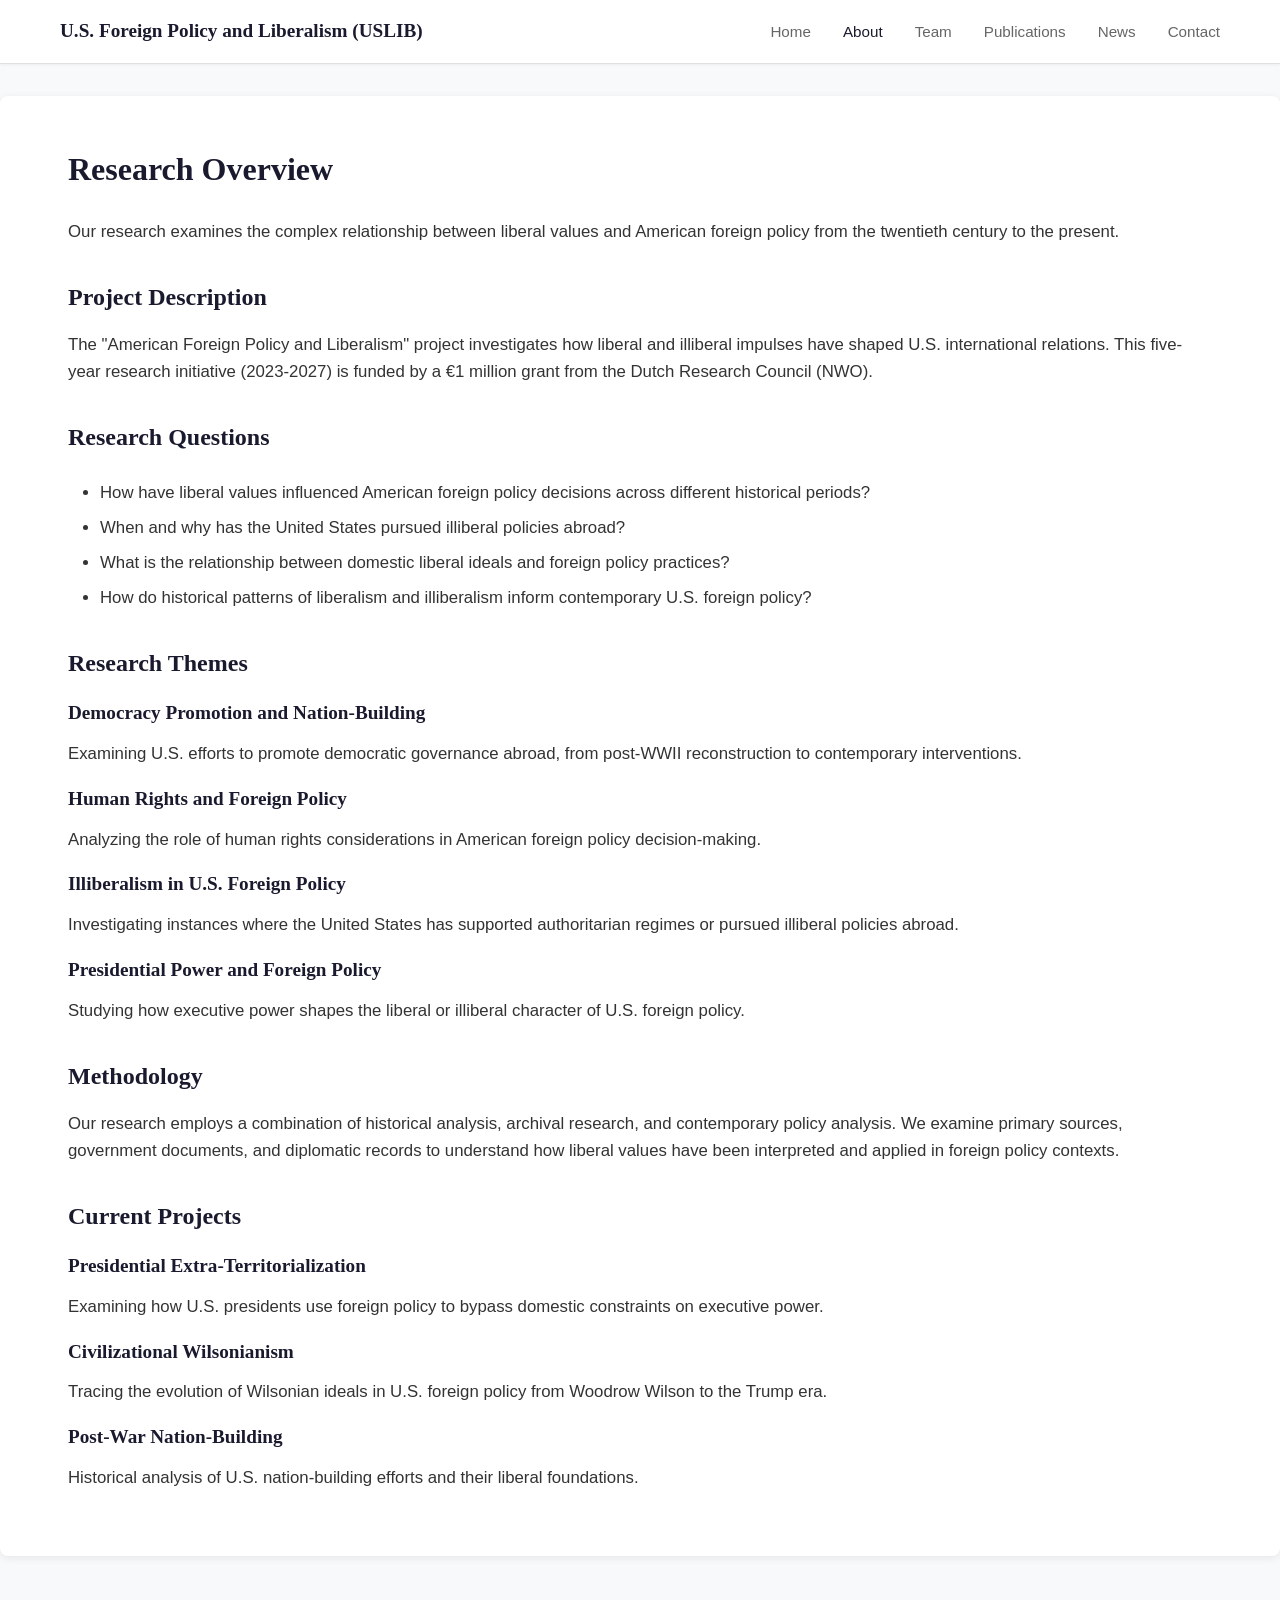
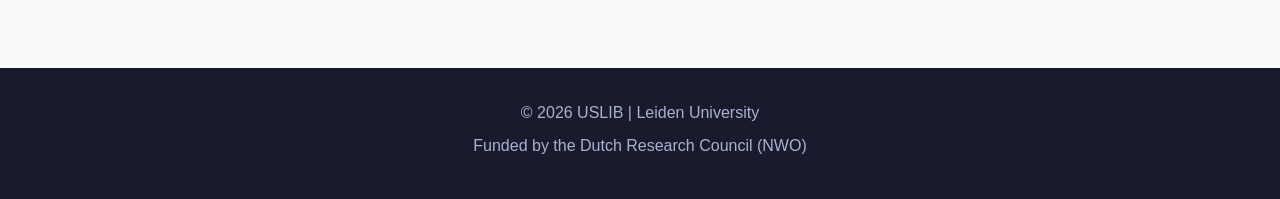
==== about.html @ cfb0813c "Rename Research page to About and update homepage heading - Changed homepage heading from "About the" ====
<!DOCTYPE html>
<html lang="en">
<head>
    <meta charset="UTF-8">
    <meta name="viewport" content="width=device-width, initial-scale=1.0">
    <title>About - U.S. Foreign Policy and Liberalism (USLIB)</title>
    <link rel="stylesheet" href="css/style.css">
</head>
<body>
    <header>
        <div class="container">
            <h1 class="site-title"><a href="index.html">U.S. Foreign Policy and Liberalism (USLIB)</a></h1>
            <nav>
                <ul>
                    <li><a href="index.html">Home</a></li>
                    <li><a href="about.html" class="active">About</a></li>
                    <li><a href="team.html">Team</a></li>
                    <li><a href="publications.html">Publications</a></li>
                    <li><a href="news.html">News</a></li>
                    <li><a href="contact.html">Contact</a></li>
                </ul>
            </nav>
        </div>
    </header>

    <main>
        <section>
            <div class="container">
                <h2>Research Overview</h2>
                <p class="lead">Our research examines the complex relationship between liberal values and American foreign policy from the twentieth century to the present.</p>

                <h3>Project Description</h3>
                <p>The "American Foreign Policy and Liberalism" project investigates how liberal and illiberal impulses have shaped U.S. international relations. This five-year research initiative (2023-2027) is funded by a €1 million grant from the Dutch Research Council (NWO).</p>

                <h3>Research Questions</h3>
                <ul>
                    <li>How have liberal values influenced American foreign policy decisions across different historical periods?</li>
                    <li>When and why has the United States pursued illiberal policies abroad?</li>
                    <li>What is the relationship between domestic liberal ideals and foreign policy practices?</li>
                    <li>How do historical patterns of liberalism and illiberalism inform contemporary U.S. foreign policy?</li>
                </ul>

                <h3>Research Themes</h3>

                <h4>Democracy Promotion and Nation-Building</h4>
                <p>Examining U.S. efforts to promote democratic governance abroad, from post-WWII reconstruction to contemporary interventions.</p>

                <h4>Human Rights and Foreign Policy</h4>
                <p>Analyzing the role of human rights considerations in American foreign policy decision-making.</p>

                <h4>Illiberalism in U.S. Foreign Policy</h4>
                <p>Investigating instances where the United States has supported authoritarian regimes or pursued illiberal policies abroad.</p>

                <h4>Presidential Power and Foreign Policy</h4>
                <p>Studying how executive power shapes the liberal or illiberal character of U.S. foreign policy.</p>

                <h3>Methodology</h3>
                <p>Our research employs a combination of historical analysis, archival research, and contemporary policy analysis. We examine primary sources, government documents, and diplomatic records to understand how liberal values have been interpreted and applied in foreign policy contexts.</p>

                <h3>Current Projects</h3>
                <div class="news-grid">
                    <article class="news-item">
                        <h4>Presidential Extra-Territorialization</h4>
                        <p>Examining how U.S. presidents use foreign policy to bypass domestic constraints on executive power.</p>
                    </article>
                    <article class="news-item">
                        <h4>Civilizational Wilsonianism</h4>
                        <p>Tracing the evolution of Wilsonian ideals in U.S. foreign policy from Woodrow Wilson to the Trump era.</p>
                    </article>
                    <article class="news-item">
                        <h4>Post-War Nation-Building</h4>
                        <p>Historical analysis of U.S. nation-building efforts and their liberal foundations.</p>
                    </article>
                </div>
            </div>
        </section>
    </main>

    <footer>
        <div class="container">
            <p>&copy; 2026 USLIB | Leiden University</p>
            <p>Funded by the Dutch Research Council (NWO)</p>
        </div>
    </footer>
</body>
</html>
---- css/style.css ----
/* Reset and Base Styles */
* {
    margin: 0;
    padding: 0;
    box-sizing: border-box;
}

body {
    font-family: -apple-system, BlinkMacSystemFont, 'Segoe UI', Roboto, 'Helvetica Neue', Arial, sans-serif;
    line-height: 1.6;
    color: #333;
    background: #f8f9fa;
}

/* Serif fonts for headings */
h1, h2, h3, h4, h5, h6 {
    font-family: Georgia, 'Times New Roman', serif;
    font-weight: 600;
}

.container {
    max-width: 1200px;
    margin: 0 auto;
    padding: 0 20px;
}

/* Compact Header */
header {
    background: #fff;
    border-bottom: 1px solid #e0e0e0;
    padding: 1rem 0;
    position: sticky;
    top: 0;
    z-index: 100;
    box-shadow: 0 1px 3px rgba(0,0,0,0.05);
}

header .container {
    display: flex;
    justify-content: space-between;
    align-items: center;
}

.site-title {
    font-size: 1.2rem;
    font-weight: 600;
    color: #1a1a2e;
    margin: 0;
}

.site-title a {
    color: #1a1a2e;
    text-decoration: none;
    transition: color 0.3s ease;
}

.site-title a:hover {
    color: #2c3e73;
}

nav ul {
    list-style: none;
    display: flex;
    gap: 2rem;
    margin: 0;
}

nav a {
    color: #666;
    text-decoration: none;
    font-weight: 500;
    font-size: 0.95rem;
    transition: color 0.3s ease;
}

nav a:hover,
nav a.active {
    color: #1a1a2e;
}

/* Main Content */
main {
    padding: 2rem 0;
}

/* Modular Card System */
.module-grid {
    display: grid;
    grid-template-columns: repeat(12, 1fr);
    gap: 2rem;
    margin-bottom: 2rem;
}

.module {
    background: #fff;
    border-radius: 8px;
    padding: 2rem;
    box-shadow: 0 2px 8px rgba(0,0,0,0.08);
    transition: box-shadow 0.3s ease;
}

.module:hover {
    box-shadow: 0 4px 12px rgba(0,0,0,0.12);
}

/* Module Sizes */
.module-full {
    grid-column: span 12;
}

.module-half {
    grid-column: span 6;
}

.module-third {
    grid-column: span 4;
}

/* Module Headers */
.module h2 {
    font-size: 1.5rem;
    margin-bottom: 1rem;
    color: #1a1a2e;
    border-bottom: 2px solid #2c3e73;
    padding-bottom: 0.5rem;
}

.module h3 {
    font-size: 1.2rem;
    margin-bottom: 0.75rem;
    color: #1a1a2e;
}

.module p {
    margin-bottom: 1rem;
    color: #555;
    line-height: 1.7;
}

/* Read More Links */
.read-more {
    display: inline-block;
    color: #2c3e73;
    font-weight: 600;
    text-decoration: none;
    margin-top: 0.5rem;
    transition: color 0.3s ease;
}

.read-more:hover {
    color: #1a2647;
}

.read-more::after {
    content: " →";
}

/* Team Mini Bios */
.team-mini-grid {
    display: grid;
    grid-template-columns: repeat(auto-fit, minmax(200px, 1fr));
    gap: 1.5rem;
    margin-top: 1rem;
}

.team-mini {
    text-align: center;
}

.team-mini a {
    text-decoration: none;
    color: inherit;
}

.team-mini a:hover h4 {
    color: #2c3e73;
}

.team-mini img {
    width: 100px;
    height: 100px;
    border-radius: 50%;
    object-fit: cover;
    margin-bottom: 0.75rem;
    border: 3px solid #f0f0f0;
    transition: border-color 0.3s ease;
}

.team-mini a:hover img {
    border-color: #2c3e73;
}

.team-mini h4 {
    font-size: 1rem;
    margin-bottom: 0.25rem;
    color: #1a1a2e;
}

.team-mini .role {
    font-size: 0.85rem;
    color: #2c3e73;
    margin-bottom: 0.5rem;
}

.team-mini p {
    font-size: 0.85rem;
    color: #666;
    line-height: 1.4;
}

/* Featured Items */
.featured-item {
    border-left: 4px solid #2c3e73;
    padding-left: 1rem;
}

.featured-item h3 {
    font-size: 1.1rem;
    margin-bottom: 0.5rem;
}

.featured-item .meta {
    font-size: 0.85rem;
    color: #999;
    margin-bottom: 0.75rem;
}

.featured-item .outlet,
.featured-item .venue {
    font-style: italic;
    color: #2c3e73;
    margin-bottom: 0.5rem;
}

/* Event Module */
.event-date {
    display: inline-block;
    background: #2c3e73;
    color: #fff;
    padding: 0.25rem 0.75rem;
    border-radius: 4px;
    font-size: 0.85rem;
    font-weight: 600;
    margin-bottom: 0.75rem;
}

.event-title {
    font-size: 1.1rem;
    font-weight: 600;
    margin-bottom: 0.5rem;
    color: #1a1a2e;
}

.event-details {
    font-size: 0.9rem;
    color: #666;
}

/* Buttons */
.btn {
    display: inline-block;
    background: #2c3e73;
    color: #fff;
    padding: 0.75rem 1.5rem;
    border-radius: 4px;
    text-decoration: none;
    font-weight: 500;
    transition: background 0.3s ease;
}

.btn:hover {
    background: #1a2647;
}

.btn-outline {
    background: transparent;
    border: 2px solid #2c3e73;
    color: #2c3e73;
}

.btn-outline:hover {
    background: #2c3e73;
    color: #fff;
}

/* Standard Pages */
section {
    background: #fff;
    border-radius: 8px;
    padding: 3rem;
    margin-bottom: 2rem;
    box-shadow: 0 2px 8px rgba(0,0,0,0.08);
}

section h2 {
    font-size: 2rem;
    margin-bottom: 1.5rem;
    color: #1a1a2e;
}

section h3 {
    font-size: 1.5rem;
    margin-bottom: 1rem;
    color: #1a1a2e;
    margin-top: 2rem;
}

section h4 {
    font-size: 1.2rem;
    margin-bottom: 0.75rem;
    color: #1a1a2e;
}

section p {
    margin-bottom: 1rem;
    font-size: 1.05rem;
}

section ul {
    margin: 1.5rem 0 1.5rem 2rem;
}

section li {
    margin-bottom: 0.5rem;
    font-size: 1.05rem;
}

/* Team Grid (full page) */
.team-grid {
    display: grid;
    grid-template-columns: repeat(auto-fit, minmax(250px, 1fr));
    gap: 2rem;
    margin-top: 2rem;
}

.team-member {
    text-align: center;
    background: #f8f9fa;
    padding: 2rem;
    border-radius: 8px;
}

.team-member img {
    width: 150px;
    height: 150px;
    border-radius: 50%;
    object-fit: cover;
    margin-bottom: 1rem;
    transition: opacity 0.3s ease;
}

.team-member a:hover img {
    opacity: 0.8;
}

.team-member h4 {
    font-size: 1.3rem;
    margin-bottom: 0.5rem;
}

.team-member .role {
    color: #2c3e73;
    font-weight: 500;
    margin-bottom: 1rem;
}

/* Publications List */
.publication {
    margin-bottom: 2rem;
    padding-bottom: 2rem;
    border-bottom: 1px solid #e0e0e0;
}

.publication:last-child {
    border-bottom: none;
}

.publication h4 {
    font-size: 1.2rem;
    margin-bottom: 0.5rem;
    color: #1a1a2e;
}

.publication .authors {
    color: #666;
    margin-bottom: 0.5rem;
}

.publication .venue {
    font-style: italic;
    color: #2c3e73;
    margin-bottom: 0.5rem;
}

/* Contact Form */
.contact-form {
    max-width: 600px;
}

.form-group {
    margin-bottom: 1.5rem;
}

.form-group label {
    display: block;
    margin-bottom: 0.5rem;
    font-weight: 500;
}

.form-group input,
.form-group textarea {
    width: 100%;
    padding: 0.75rem;
    border: 1px solid #ddd;
    border-radius: 4px;
    font-size: 1rem;
    font-family: inherit;
}

.form-group textarea {
    min-height: 150px;
    resize: vertical;
}

/* Footer */
footer {
    background: #1a1a2e;
    color: #a8b2d1;
    padding: 2rem 0;
    text-align: center;
    margin-top: 3rem;
}

footer p {
    margin-bottom: 0.5rem;
}

/* Responsive Design */
@media (max-width: 768px) {
    header .container {
        flex-direction: column;
        gap: 1rem;
    }

    nav ul {
        gap: 1rem;
        flex-wrap: wrap;
        justify-content: center;
    }

    .module-half,
    .module-third {
        grid-column: span 12;
    }

    section {
        padding: 2rem 1.5rem;
    }

    .site-title {
        font-size: 1rem;
        text-align: center;
    }
}
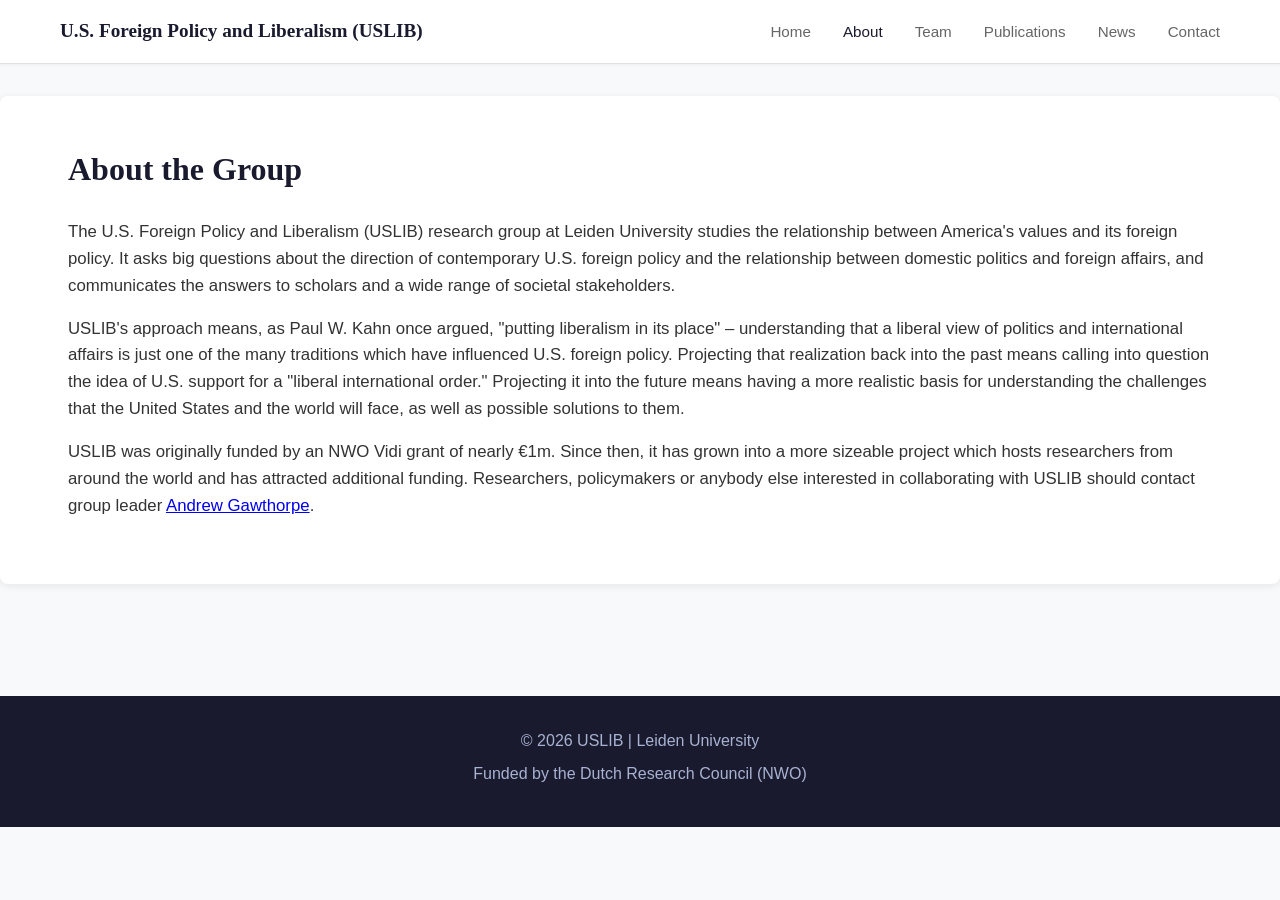
==== commit f0c8f30b: "Update About page with new group description - Replaced detailed research overview with concise grou" ====
--- a/about.html
+++ b/about.html
@@ -26,52 +26,13 @@
     <main>
         <section>
             <div class="container">
-                <h2>Research Overview</h2>
-                <p class="lead">Our research examines the complex relationship between liberal values and American foreign policy from the twentieth century to the present.</p>
+                <h2>About the Group</h2>
 
-                <h3>Project Description</h3>
-                <p>The "American Foreign Policy and Liberalism" project investigates how liberal and illiberal impulses have shaped U.S. international relations. This five-year research initiative (2023-2027) is funded by a €1 million grant from the Dutch Research Council (NWO).</p>
+                <p class="lead">The U.S. Foreign Policy and Liberalism (USLIB) research group at Leiden University studies the relationship between America's values and its foreign policy. It asks big questions about the direction of contemporary U.S. foreign policy and the relationship between domestic politics and foreign affairs, and communicates the answers to scholars and a wide range of societal stakeholders.</p>
 
-                <h3>Research Questions</h3>
-                <ul>
-                    <li>How have liberal values influenced American foreign policy decisions across different historical periods?</li>
-                    <li>When and why has the United States pursued illiberal policies abroad?</li>
-                    <li>What is the relationship between domestic liberal ideals and foreign policy practices?</li>
-                    <li>How do historical patterns of liberalism and illiberalism inform contemporary U.S. foreign policy?</li>
-                </ul>
+                <p>USLIB's approach means, as Paul W. Kahn once argued, "putting liberalism in its place" – understanding that a liberal view of politics and international affairs is just one of the many traditions which have influenced U.S. foreign policy. Projecting that realization back into the past means calling into question the idea of U.S. support for a "liberal international order." Projecting it into the future means having a more realistic basis for understanding the challenges that the United States and the world will face, as well as possible solutions to them.</p>
 
-                <h3>Research Themes</h3>
-
-                <h4>Democracy Promotion and Nation-Building</h4>
-                <p>Examining U.S. efforts to promote democratic governance abroad, from post-WWII reconstruction to contemporary interventions.</p>
-
-                <h4>Human Rights and Foreign Policy</h4>
-                <p>Analyzing the role of human rights considerations in American foreign policy decision-making.</p>
-
-                <h4>Illiberalism in U.S. Foreign Policy</h4>
-                <p>Investigating instances where the United States has supported authoritarian regimes or pursued illiberal policies abroad.</p>
-
-                <h4>Presidential Power and Foreign Policy</h4>
-                <p>Studying how executive power shapes the liberal or illiberal character of U.S. foreign policy.</p>
-
-                <h3>Methodology</h3>
-                <p>Our research employs a combination of historical analysis, archival research, and contemporary policy analysis. We examine primary sources, government documents, and diplomatic records to understand how liberal values have been interpreted and applied in foreign policy contexts.</p>
-
-                <h3>Current Projects</h3>
-                <div class="news-grid">
-                    <article class="news-item">
-                        <h4>Presidential Extra-Territorialization</h4>
-                        <p>Examining how U.S. presidents use foreign policy to bypass domestic constraints on executive power.</p>
-                    </article>
-                    <article class="news-item">
-                        <h4>Civilizational Wilsonianism</h4>
-                        <p>Tracing the evolution of Wilsonian ideals in U.S. foreign policy from Woodrow Wilson to the Trump era.</p>
-                    </article>
-                    <article class="news-item">
-                        <h4>Post-War Nation-Building</h4>
-                        <p>Historical analysis of U.S. nation-building efforts and their liberal foundations.</p>
-                    </article>
-                </div>
+                <p>USLIB was originally funded by an NWO Vidi grant of nearly €1m. Since then, it has grown into a more sizeable project which hosts researchers from around the world and has attracted additional funding. Researchers, policymakers or anybody else interested in collaborating with USLIB should contact group leader <a href="andrew-gawthorpe.html">Andrew Gawthorpe</a>.</p>
             </div>
         </section>
     </main>
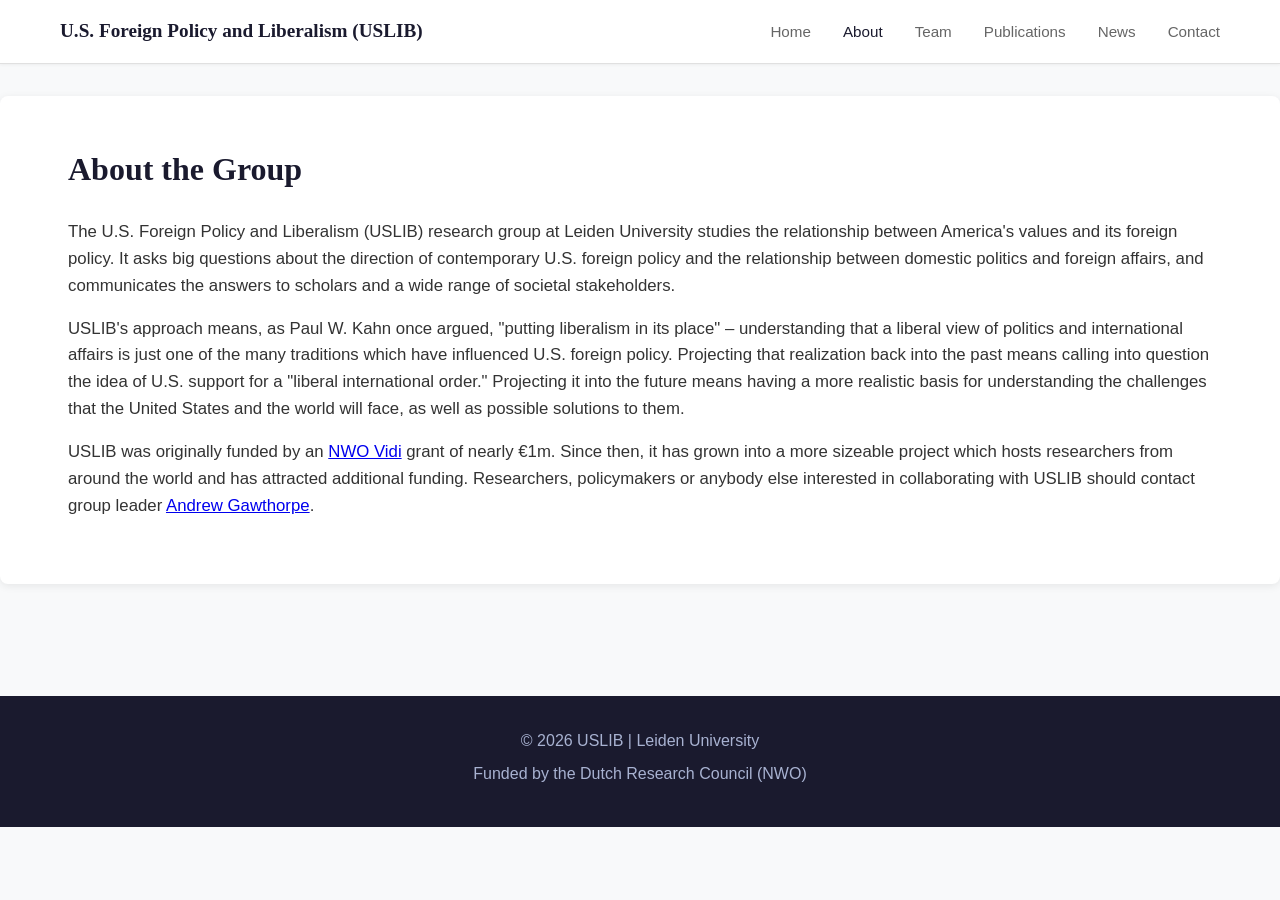
==== commit b387cc39: "Add link to NWO Vidi programme page Co-Authored-By: Claude Sonnet 4.5 <noreply@anthropic.com>" ====
--- a/about.html
+++ b/about.html
@@ -32,7 +32,7 @@
 
                 <p>USLIB's approach means, as Paul W. Kahn once argued, "putting liberalism in its place" – understanding that a liberal view of politics and international affairs is just one of the many traditions which have influenced U.S. foreign policy. Projecting that realization back into the past means calling into question the idea of U.S. support for a "liberal international order." Projecting it into the future means having a more realistic basis for understanding the challenges that the United States and the world will face, as well as possible solutions to them.</p>
 
-                <p>USLIB was originally funded by an NWO Vidi grant of nearly €1m. Since then, it has grown into a more sizeable project which hosts researchers from around the world and has attracted additional funding. Researchers, policymakers or anybody else interested in collaborating with USLIB should contact group leader <a href="andrew-gawthorpe.html">Andrew Gawthorpe</a>.</p>
+                <p>USLIB was originally funded by an <a href="https://www.nwo.nl/en/researchprogrammes/nwo-talent-programme/projects-vidi" target="_blank">NWO Vidi</a> grant of nearly €1m. Since then, it has grown into a more sizeable project which hosts researchers from around the world and has attracted additional funding. Researchers, policymakers or anybody else interested in collaborating with USLIB should contact group leader <a href="andrew-gawthorpe.html">Andrew Gawthorpe</a>.</p>
             </div>
         </section>
     </main>
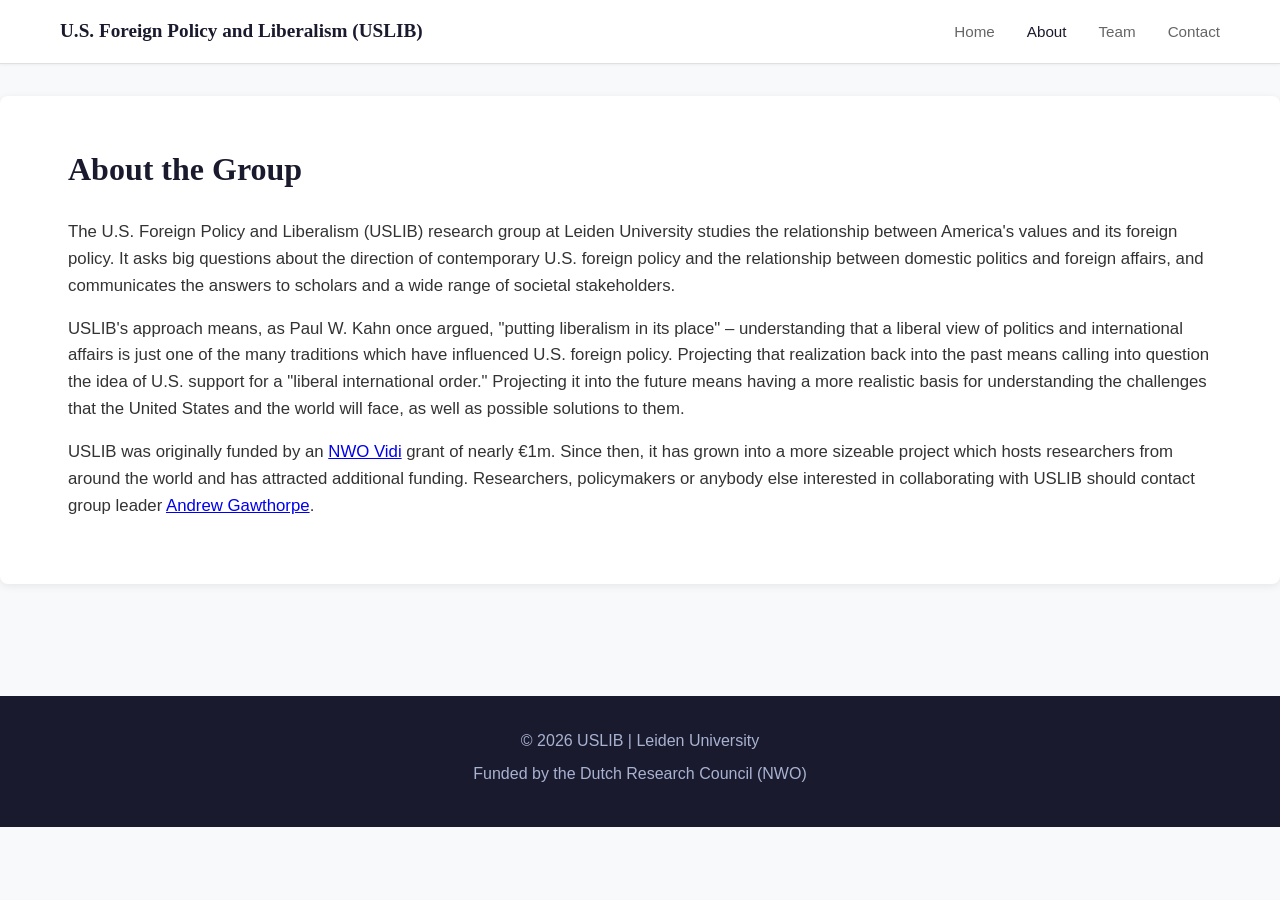
==== commit d7190c6f: "Simplify site structure: remove Publications and News pages - Removed Publications and News from nav" ====
--- a/about.html
+++ b/about.html
@@ -15,8 +15,6 @@
                     <li><a href="index.html">Home</a></li>
                     <li><a href="about.html" class="active">About</a></li>
                     <li><a href="team.html">Team</a></li>
-                    <li><a href="publications.html">Publications</a></li>
-                    <li><a href="news.html">News</a></li>
                     <li><a href="contact.html">Contact</a></li>
                 </ul>
             </nav>
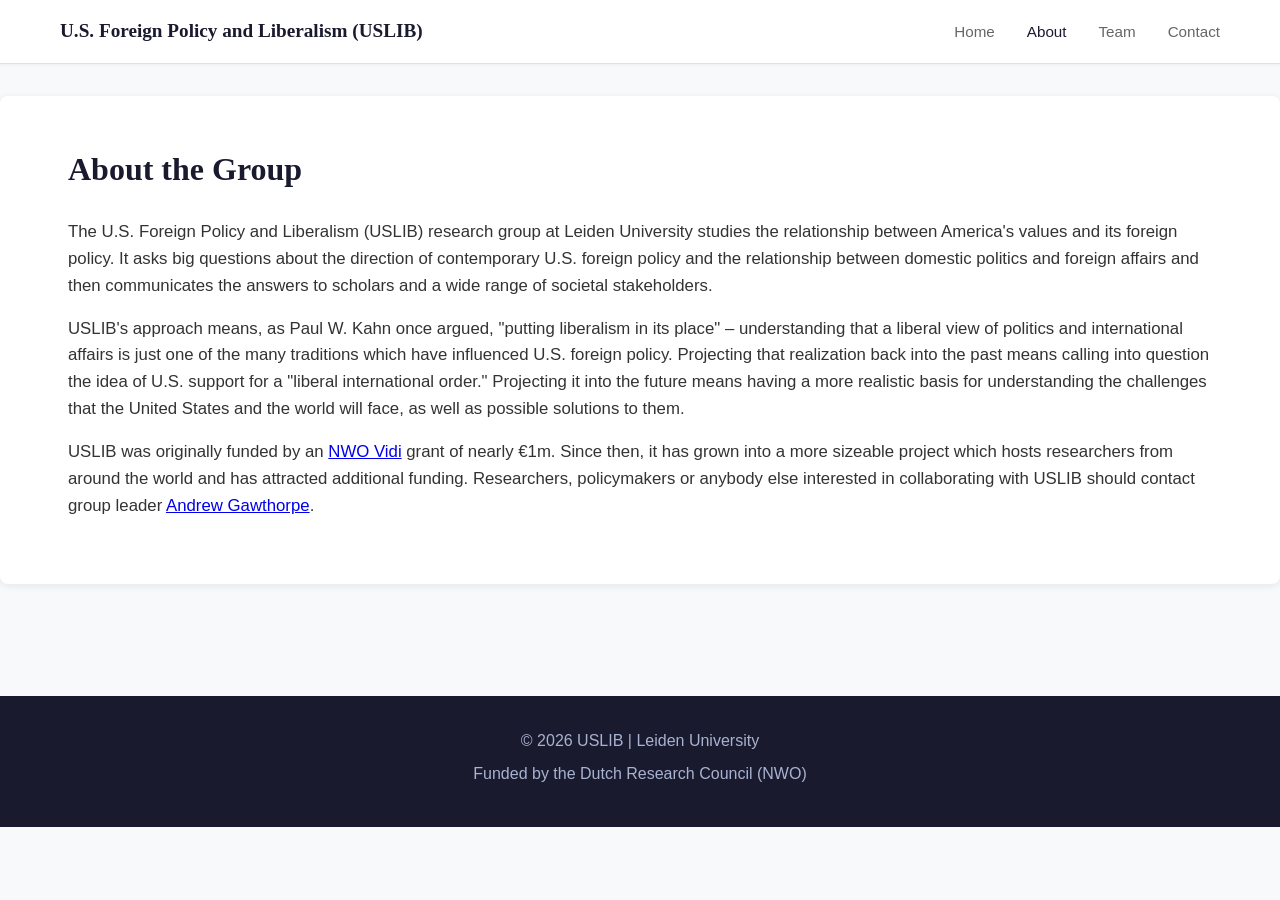
==== commit 69064fd1: "Update About page first paragraph wording - Changed "foreign affairs, and communicates" to "foreign " ====
--- a/about.html
+++ b/about.html
@@ -26,7 +26,7 @@
             <div class="container">
                 <h2>About the Group</h2>
 
-                <p class="lead">The U.S. Foreign Policy and Liberalism (USLIB) research group at Leiden University studies the relationship between America's values and its foreign policy. It asks big questions about the direction of contemporary U.S. foreign policy and the relationship between domestic politics and foreign affairs, and communicates the answers to scholars and a wide range of societal stakeholders.</p>
+                <p class="lead">The U.S. Foreign Policy and Liberalism (USLIB) research group at Leiden University studies the relationship between America's values and its foreign policy. It asks big questions about the direction of contemporary U.S. foreign policy and the relationship between domestic politics and foreign affairs and then communicates the answers to scholars and a wide range of societal stakeholders.</p>
 
                 <p>USLIB's approach means, as Paul W. Kahn once argued, "putting liberalism in its place" – understanding that a liberal view of politics and international affairs is just one of the many traditions which have influenced U.S. foreign policy. Projecting that realization back into the past means calling into question the idea of U.S. support for a "liberal international order." Projecting it into the future means having a more realistic basis for understanding the challenges that the United States and the world will face, as well as possible solutions to them.</p>
 
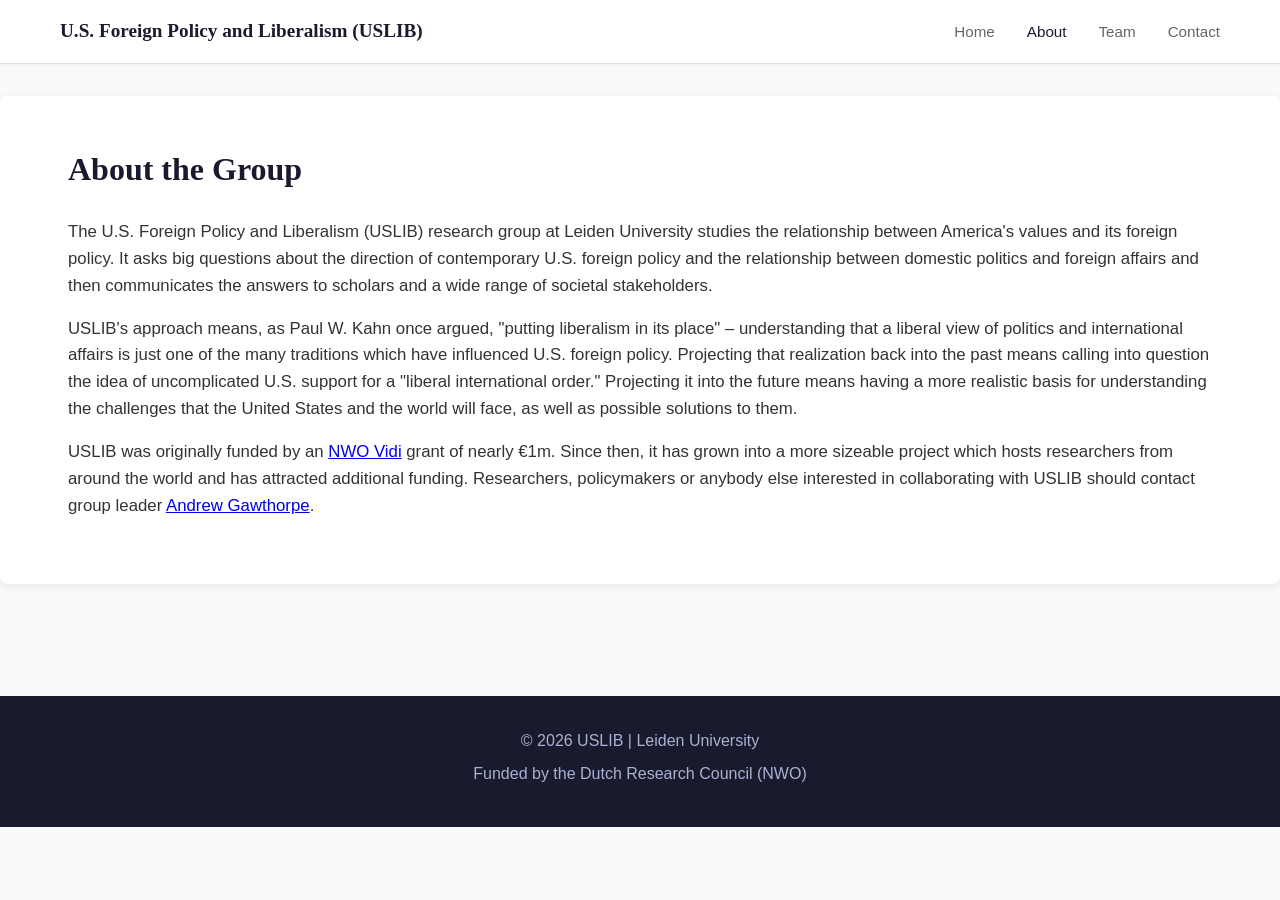
==== commit 8d3a0d31: "Add 'uncomplicated' before 'U.S. support' in About page Co-Authored-By: Claude Sonnet 4.5 <noreply@a" ====
--- a/about.html
+++ b/about.html
@@ -28,7 +28,7 @@
 
                 <p class="lead">The U.S. Foreign Policy and Liberalism (USLIB) research group at Leiden University studies the relationship between America's values and its foreign policy. It asks big questions about the direction of contemporary U.S. foreign policy and the relationship between domestic politics and foreign affairs and then communicates the answers to scholars and a wide range of societal stakeholders.</p>
 
-                <p>USLIB's approach means, as Paul W. Kahn once argued, "putting liberalism in its place" – understanding that a liberal view of politics and international affairs is just one of the many traditions which have influenced U.S. foreign policy. Projecting that realization back into the past means calling into question the idea of U.S. support for a "liberal international order." Projecting it into the future means having a more realistic basis for understanding the challenges that the United States and the world will face, as well as possible solutions to them.</p>
+                <p>USLIB's approach means, as Paul W. Kahn once argued, "putting liberalism in its place" – understanding that a liberal view of politics and international affairs is just one of the many traditions which have influenced U.S. foreign policy. Projecting that realization back into the past means calling into question the idea of uncomplicated U.S. support for a "liberal international order." Projecting it into the future means having a more realistic basis for understanding the challenges that the United States and the world will face, as well as possible solutions to them.</p>
 
                 <p>USLIB was originally funded by an <a href="https://www.nwo.nl/en/researchprogrammes/nwo-talent-programme/projects-vidi" target="_blank">NWO Vidi</a> grant of nearly €1m. Since then, it has grown into a more sizeable project which hosts researchers from around the world and has attracted additional funding. Researchers, policymakers or anybody else interested in collaborating with USLIB should contact group leader <a href="andrew-gawthorpe.html">Andrew Gawthorpe</a>.</p>
             </div>
